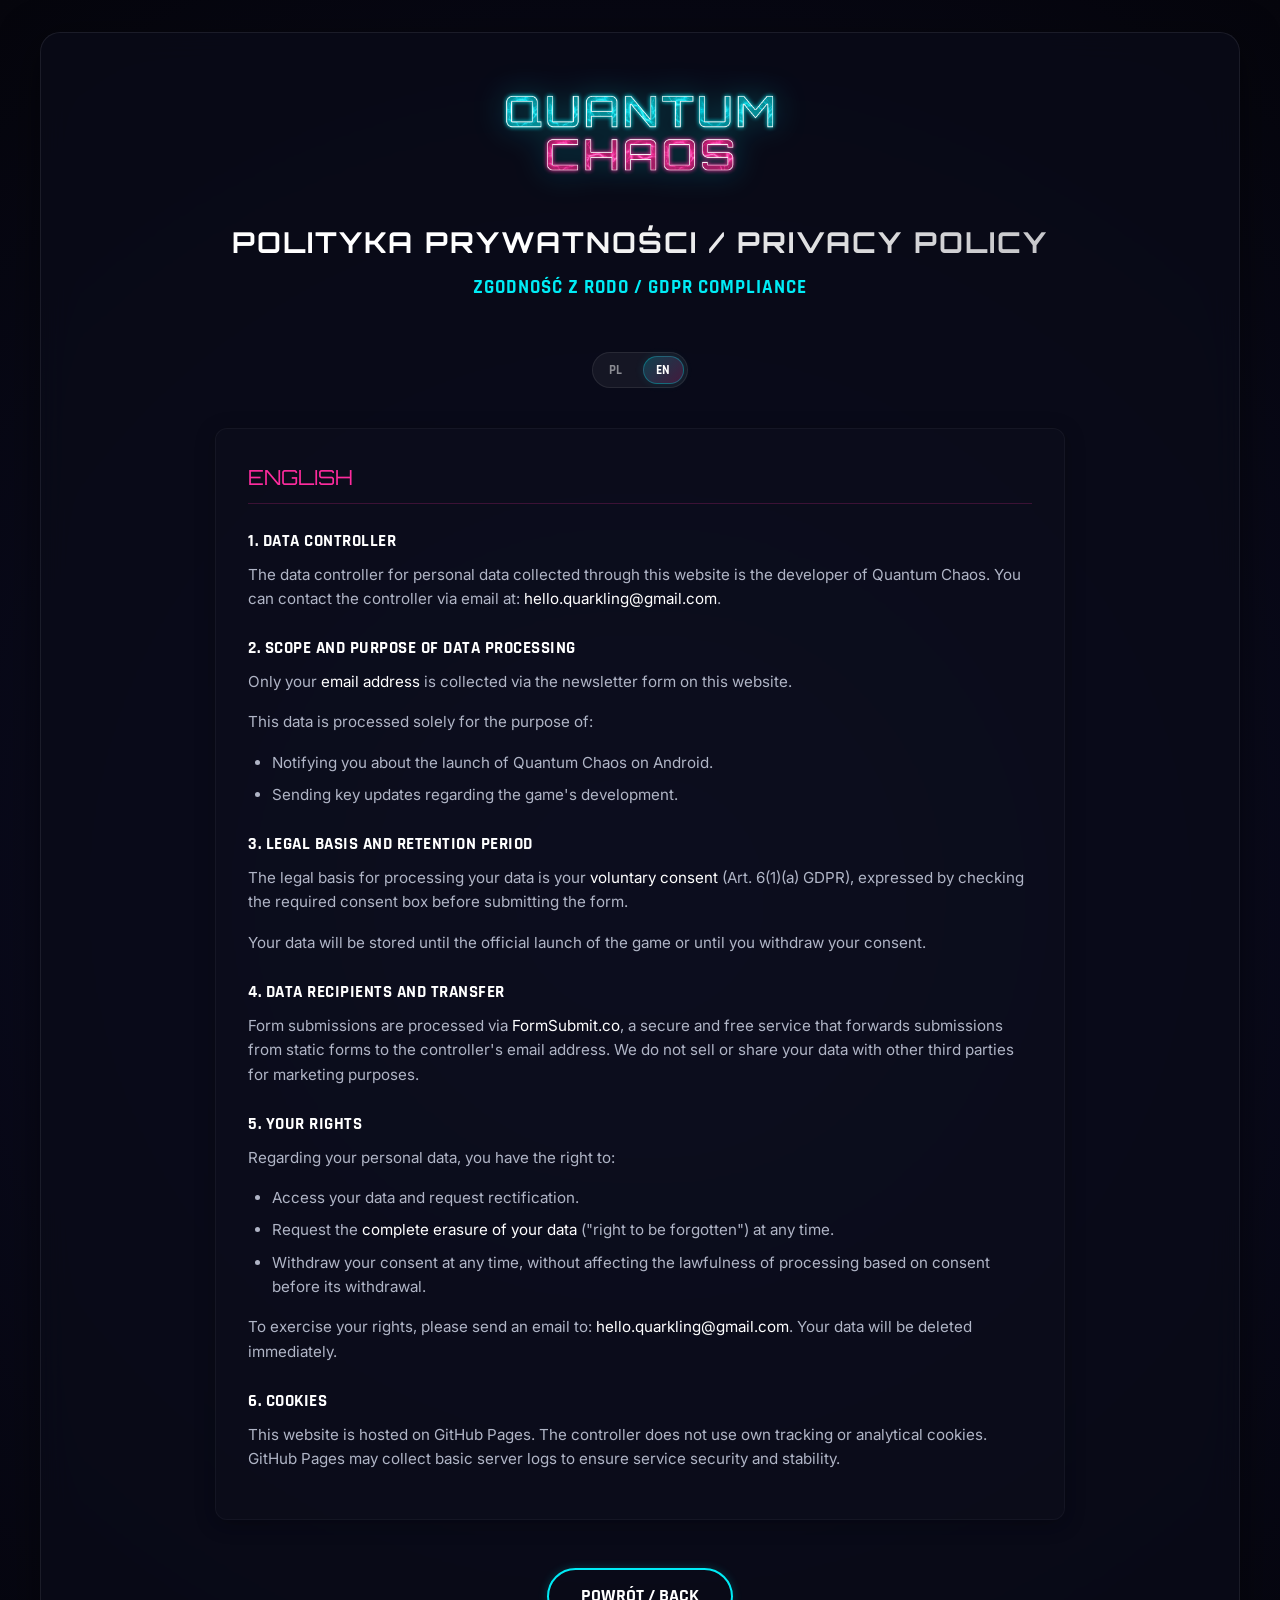
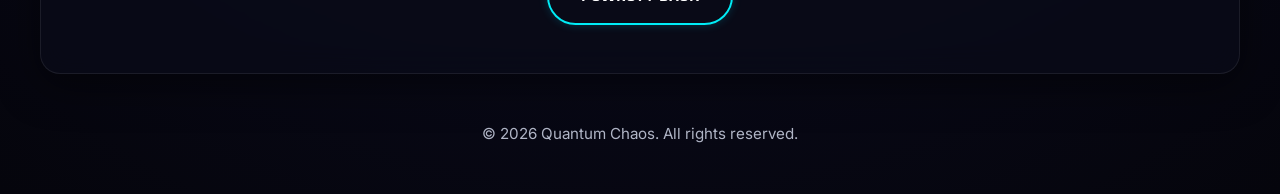
==== privacy.html @ e8ddf4c8 "Initial commit - Quantum Chaos Website" ====
<!DOCTYPE html>
<html lang="pl">
<head>
    <meta charset="UTF-8">
    <meta name="viewport" content="width=device-width, initial-scale=1.0">
    <title>Polityka Prywatności / Privacy Policy - Quantum Chaos</title>
    <!-- Google Fonts -->
    <link href="https://fonts.googleapis.com/css2?family=Inter:wght@400;600&family=Orbitron:wght@700;900&family=Rajdhani:wght@700&display=swap" rel="stylesheet">
    <style>
        :root {
            --color-cyan: #00ecf6;
            --color-magenta: #fe2c9e;
            --bg-dark: #0a0b18;
            --bg-darker: #05050c;
            --bg-glass: rgba(10, 11, 24, 0.75);
            --border-glass: rgba(255, 255, 255, 0.08);
            --font-main: 'Inter', sans-serif;
            --font-title: 'Orbitron', sans-serif;
            --font-accent: 'Rajdhani', sans-serif;
        }

        * {
            box-sizing: border-box;
            margin: 0;
            padding: 0;
        }

        body {
            background-color: var(--bg-dark);
            color: #ffffff;
            font-family: var(--font-main);
            line-height: 1.6;
            min-height: 100vh;
            display: flex;
            flex-direction: column;
            justify-content: space-between;
            background: radial-gradient(circle at center, #0e0f2b 0%, var(--bg-darker) 100%);
            padding: 2rem;
        }

        .container {
            max-width: 1200px;
            width: 100%;
            margin: 0 auto;
            background: var(--bg-glass);
            border: 1px solid var(--border-glass);
            border-radius: 20px;
            padding: 3rem;
            backdrop-filter: blur(15px);
            -webkit-backdrop-filter: blur(15px);
            box-shadow: 0 10px 40px rgba(0, 0, 0, 0.5);
        }

        header {
            text-align: center;
            margin-bottom: 3rem;
        }

        .logo-img {
            max-width: 300px;
            height: auto;
            margin-bottom: 1.5rem;
            filter: drop-shadow(0 0 15px rgba(0, 236, 246, 0.3));
        }

        h1 {
            font-family: var(--font-title);
            font-size: 1.8rem;
            text-transform: uppercase;
            letter-spacing: 2px;
            background: linear-gradient(135deg, #ffffff 40%, rgba(255, 255, 255, 0.7));
            -webkit-background-clip: text;
            -webkit-text-fill-color: transparent;
            margin-bottom: 0.5rem;
        }

        .subtitle {
            color: var(--color-cyan);
            font-family: var(--font-accent);
            font-size: 1.2rem;
            font-weight: 700;
            text-transform: uppercase;
            letter-spacing: 1px;
        }

        /* Hide elements of non-active language */
        body.lang-pl .en-col { display: none; }
        body.lang-pl .pl-col { display: block; }
        body.lang-en .pl-col { display: none; }
        body.lang-en .en-col { display: block; }

        .layout-columns {
            display: flex;
            flex-direction: column;
            max-width: 850px;
            margin: 0 auto;
        }

        .column {
            background: rgba(255, 255, 255, 0.01);
            border-radius: 12px;
            padding: 2rem;
            border: 1px solid rgba(255, 255, 255, 0.04);
            box-shadow: 0 4px 20px rgba(0, 0, 0, 0.25);
        }

        /* Language Switcher */
        .lang-switch-container {
            display: flex;
            justify-content: center;
            margin-bottom: 2.5rem;
        }
        .lang-switch {
            display: flex;
            gap: 0.5rem;
            background: rgba(255, 255, 255, 0.05);
            padding: 3px;
            border-radius: 20px;
            border: 1px solid var(--border-glass);
        }
        .lang-btn {
            background: transparent;
            border: none;
            color: rgba(255, 255, 255, 0.5);
            font-family: var(--font-accent);
            font-weight: 700;
            padding: 0.3rem 0.8rem;
            border-radius: 15px;
            cursor: pointer;
            transition: all 0.2s ease;
        }
        .lang-btn.active, .lang-btn:hover {
            color: #fff;
            background: linear-gradient(135deg, rgba(0, 236, 246, 0.2), rgba(254, 44, 158, 0.2));
            border: 1px solid rgba(0, 236, 246, 0.3);
            box-shadow: 0 0 10px rgba(0, 236, 246, 0.1);
        }

        .column-title {
            font-family: var(--font-title);
            font-size: 1.3rem;
            color: var(--color-cyan);
            margin-bottom: 1.5rem;
            border-bottom: 1px solid rgba(0, 236, 246, 0.2);
            padding-bottom: 0.5rem;
            text-transform: uppercase;
        }

        .en-col .column-title {
            color: var(--color-magenta);
            border-bottom-color: rgba(254, 44, 158, 0.2);
        }

        h2 {
            font-size: 1.05rem;
            margin-top: 1.5rem;
            margin-bottom: 0.5rem;
            color: #fff;
            font-family: var(--font-accent);
            text-transform: uppercase;
            letter-spacing: 0.5px;
        }

        p {
            font-size: 0.95rem;
            color: #b0b5c6;
            margin-bottom: 1rem;
        }

        ul {
            margin-left: 1.5rem;
            margin-bottom: 1rem;
            color: #b0b5c6;
            font-size: 0.95rem;
        }

        li {
            margin-bottom: 0.5rem;
        }

        .highlight {
            color: #fff;
        }

        .footer-back {
            text-align: center;
            margin-top: 3rem;
        }

        .btn-back {
            display: inline-block;
            background: transparent;
            color: #fff;
            border: 2px solid var(--color-cyan);
            font-family: var(--font-accent);
            font-size: 1.1rem;
            font-weight: 700;
            text-transform: uppercase;
            padding: 0.75rem 2rem;
            border-radius: 30px;
            text-decoration: none;
            cursor: pointer;
            transition: all 0.3s cubic-bezier(0.25, 0.8, 0.25, 1);
            box-shadow: 0 0 10px rgba(0, 236, 246, 0.2);
        }

        .btn-back:hover {
            transform: translateY(-2px);
            background: rgba(0, 236, 246, 0.1);
            box-shadow: 0 0 25px var(--color-cyan);
            border-color: var(--color-cyan);
        }

        .site-footer {
            text-align: center;
            padding-top: 3rem;
            color: rgba(255, 255, 255, 0.25);
            font-size: 0.85rem;
        }

        @media (max-width: 900px) {
            .layout-columns {
                grid-template-columns: 1fr;
                gap: 2rem;
            }
            .container {
                padding: 1.5rem;
            }
        }
    </style>
</head>
<body>
    <div class="container">
        <header>
            <img src="Assets/QuantumTitle.png" alt="Quantum Chaos Logo" class="logo-img">
            <h1>Polityka Prywatności / Privacy Policy</h1>
            <div class="subtitle">Zgodność z RODO / GDPR Compliance</div>
        </header>

        <div class="lang-switch-container">
            <div class="lang-switch">
                <button id="lang-pl" class="lang-btn">PL</button>
                <button id="lang-en" class="lang-btn">EN</button>
            </div>
        </div>

        <main class="layout-columns">
            <!-- Polish version -->
            <div class="column pl-col">
                <div class="column-title">Polski</div>

                <h2>1. Administrator Danych Osobowych</h2>
                <p>Administratorem danych osobowych zbieranych za pośrednictwem strony internetowej jest twórca gry Quantum Chaos. Kontakt z administratorem jest możliwy pod adresem e-mail: <span class="highlight">hello.quarkling@gmail.com</span>.</p>

                <h2>2. Zakres i cel przetwarzania danych</h2>
                <p>Za pośrednictwem formularza newslettera na stronie gromadzony jest wyłącznie Twój <span class="highlight">adres e-mail</span>.</p>
                <p>Dane te są przetwarzane wyłącznie w celu:</p>
                <ul>
                    <li>Powiadomienia Cię o premierze gry Quantum Chaos na system Android.</li>
                    <li>Wysyłania najważniejszych aktualizacji związanych z rozwojem gry.</li>
                </ul>

                <h2>3. Podstawa prawna i okres przechowywania</h2>
                <p>Podstawą prawną przetwarzania danych jest Twoja <span class="highlight">dobrowolna zgoda</span> (art. 6 ust. 1 lit. a RODO), wyrażona poprzez zaznaczenie odpowiedniego checkboxa przed wysłaniem formularza.</p>
                <p>Dane będą przechowywane do momentu oficjalnej premiery gry lub do czasu wycofania przez Ciebie zgody.</p>

                <h2>4. Odbiorcy danych i transfer</h2>
                <p>Dane są przesyłane i obsługiwane za pośrednictwem darmowej i bezpiecznej usługi <span class="highlight">FormSubmit.co</span>, służącej do przekazywania wiadomości z formularzy statycznych na adres e-mail administratora. Dane nie są sprzedawane ani przekazywane innym podmiotom trzecim do celów marketingowych.</p>

                <h2>5. Twoje prawa</h2>
                <p>W związku z przetwarzaniem danych osobowych przysługuje Ci prawo do:</p>
                <ul>
                    <li>Wglądu do swoich danych oraz żądania ich sprostowania.</li>
                    <li>Żądania <span class="highlight">całkowitego usunięcia danych</span> („prawo do bycia zapomnianym”) w dowolnym momencie.</li>
                    <li>Wycofania zgody na przetwarzanie danych bez wpływu na zgodność z prawem przetwarzania przed jej wycofaniem.</li>
                </ul>
                <p>Aby skorzystać ze swoich praw, wyślij wiadomość e-mail na adres: <span class="highlight">hello.quarkling@gmail.com</span>. Twoje dane zostaną niezwłocznie usunięte.</p>

                <h2>6. Pliki Cookies</h2>
                <p>Strona jest hostowana na platformie GitHub Pages. Administrator nie stosuje własnych ciasteczek śledzących ani analitycznych. GitHub Pages może zbierać logi serwera w celu zapewnienia bezpieczeństwa i stabilności usługi.</p>
            </div>

            <!-- English version -->
            <div class="column en-col">
                <div class="column-title">English</div>

                <h2>1. Data Controller</h2>
                <p>The data controller for personal data collected through this website is the developer of Quantum Chaos. You can contact the controller via email at: <span class="highlight">hello.quarkling@gmail.com</span>.</p>

                <h2>2. Scope and Purpose of Data Processing</h2>
                <p>Only your <span class="highlight">email address</span> is collected via the newsletter form on this website.</p>
                <p>This data is processed solely for the purpose of:</p>
                <ul>
                    <li>Notifying you about the launch of Quantum Chaos on Android.</li>
                    <li>Sending key updates regarding the game's development.</li>
                </ul>

                <h2>3. Legal Basis and Retention Period</h2>
                <p>The legal basis for processing your data is your <span class="highlight">voluntary consent</span> (Art. 6(1)(a) GDPR), expressed by checking the required consent box before submitting the form.</p>
                <p>Your data will be stored until the official launch of the game or until you withdraw your consent.</p>

                <h2>4. Data Recipients and Transfer</h2>
                <p>Form submissions are processed via <span class="highlight">FormSubmit.co</span>, a secure and free service that forwards submissions from static forms to the controller's email address. We do not sell or share your data with other third parties for marketing purposes.</p>

                <h2>5. Your Rights</h2>
                <p>Regarding your personal data, you have the right to:</p>
                <ul>
                    <li>Access your data and request rectification.</li>
                    <li>Request the <span class="highlight">complete erasure of your data</span> ("right to be forgotten") at any time.</li>
                    <li>Withdraw your consent at any time, without affecting the lawfulness of processing based on consent before its withdrawal.</li>
                </ul>
                <p>To exercise your rights, please send an email to: <span class="highlight">hello.quarkling@gmail.com</span>. Your data will be deleted immediately.</p>

                <h2>6. Cookies</h2>
                <p>This website is hosted on GitHub Pages. The controller does not use own tracking or analytical cookies. GitHub Pages may collect basic server logs to ensure service security and stability.</p>
            </div>
        </main>

        <div class="footer-back">
            <a href="index.html" class="btn btn-back">Powrót / Back</a>
        </div>
    </div>

    <footer class="site-footer">
        <p class="pl-col">&copy; 2026 Quantum Chaos. Wszelkie prawa zastrzeżone.</p>
        <p class="en-col">&copy; 2026 Quantum Chaos. All rights reserved.</p>
    </footer>

    <script>
        function updateLanguage(lang) {
            document.body.className = `lang-${lang}`;
            document.querySelectorAll('.lang-btn').forEach(btn => btn.classList.remove('active'));
            const activeBtn = document.getElementById(`lang-${lang}`);
            if (activeBtn) activeBtn.classList.add('active');
            localStorage.setItem('preferredLanguage', lang);
            document.documentElement.lang = lang;
        }

        // Init language based on localStorage or browser preference
        let currentLang = localStorage.getItem('preferredLanguage');
        if (!currentLang) {
            const browserLang = navigator.language || navigator.userLanguage;
            currentLang = browserLang.startsWith('pl') ? 'pl' : 'en';
        }
        updateLanguage(currentLang);

        // Event listeners
        document.getElementById('lang-pl').addEventListener('click', () => updateLanguage('pl'));
        document.getElementById('lang-en').addEventListener('click', () => updateLanguage('en'));
    </script>
</body>
</html>
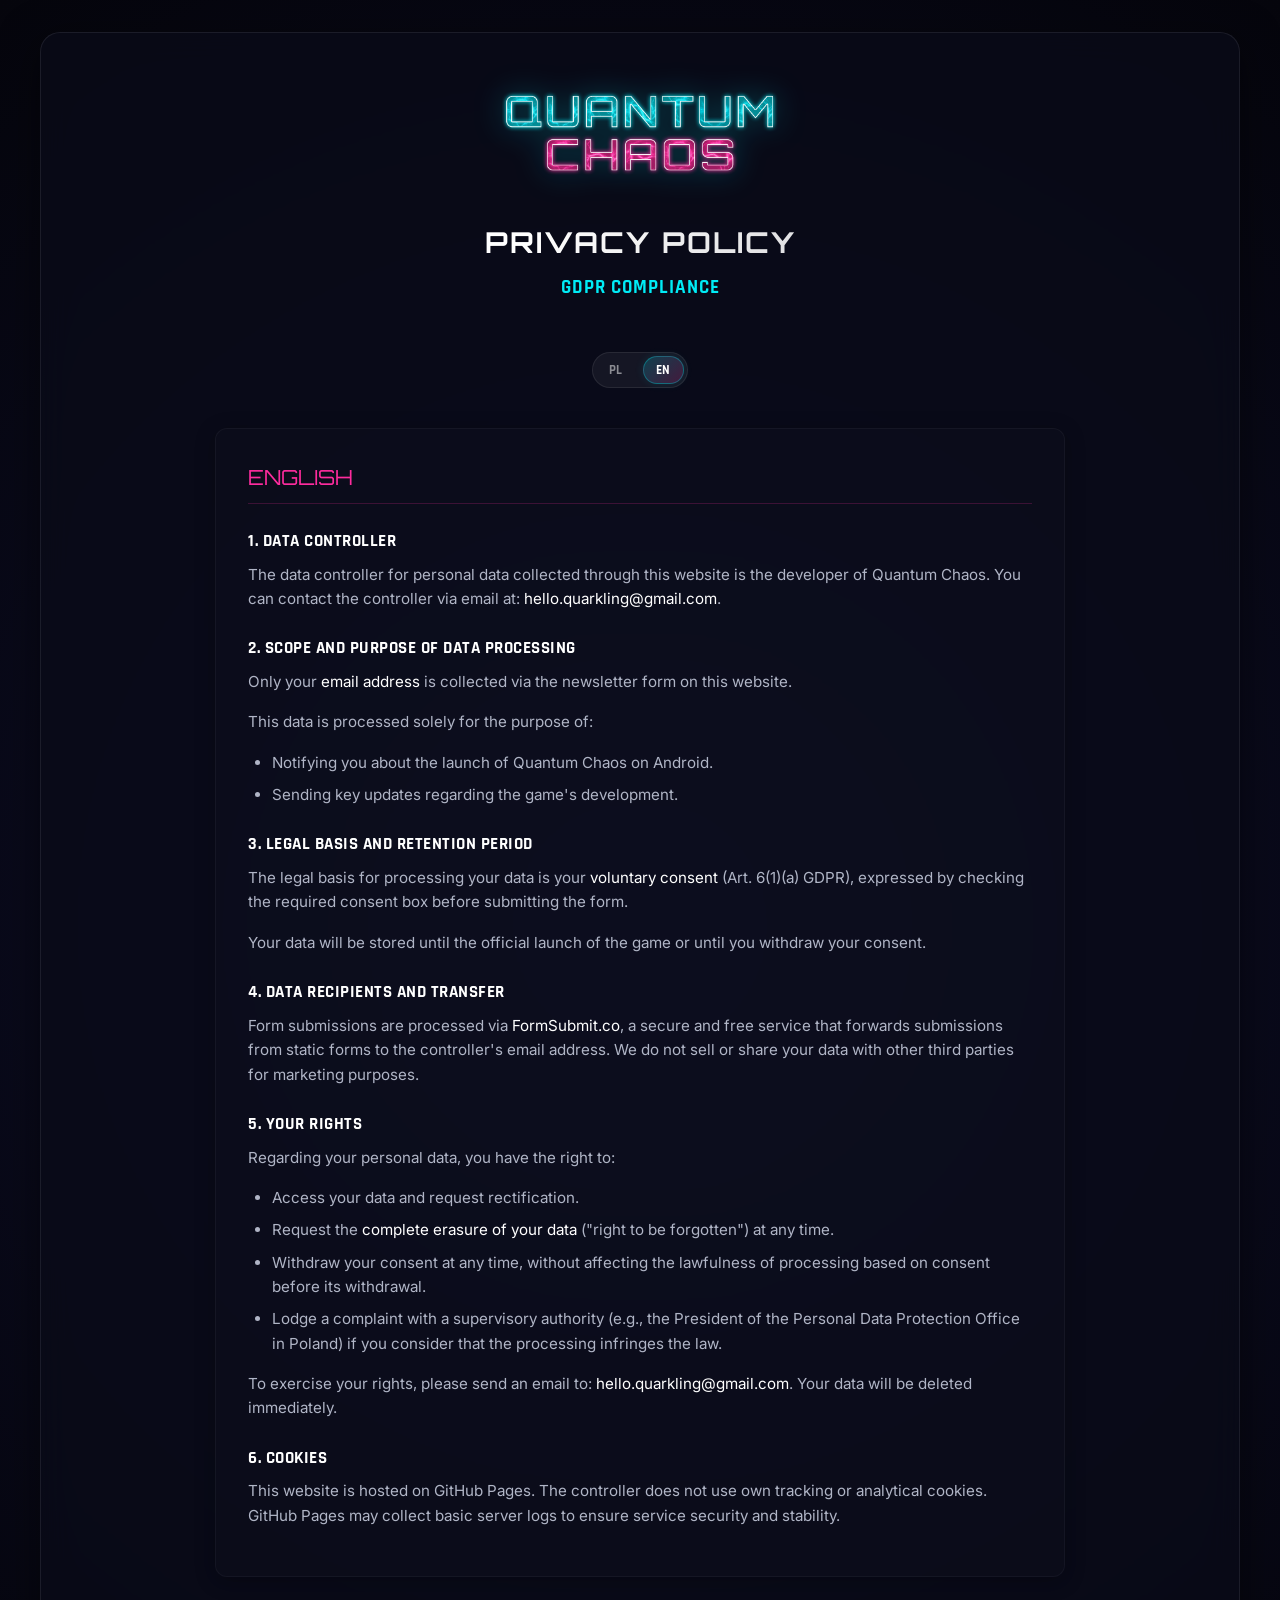
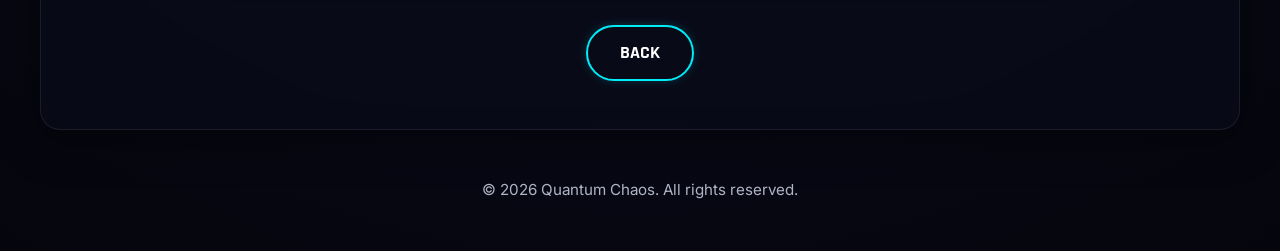
==== commit fefd4dd0: "privacy policy updated" ====
--- a/privacy.html
+++ b/privacy.html
@@ -3,7 +3,7 @@
 <head>
     <meta charset="UTF-8">
     <meta name="viewport" content="width=device-width, initial-scale=1.0">
-    <title>Polityka Prywatności / Privacy Policy - Quantum Chaos</title>
+    <title>Polityka Prywatności — Quantum Chaos</title>
     <!-- Google Fonts -->
     <link href="https://fonts.googleapis.com/css2?family=Inter:wght@400;600&family=Orbitron:wght@700;900&family=Rajdhani:wght@700&display=swap" rel="stylesheet">
     <style>
@@ -233,8 +233,8 @@
     <div class="container">
         <header>
             <img src="Assets/QuantumTitle.png" alt="Quantum Chaos Logo" class="logo-img">
-            <h1>Polityka Prywatności / Privacy Policy</h1>
-            <div class="subtitle">Zgodność z RODO / GDPR Compliance</div>
+            <h1 id="privacy-title">Polityka Prywatności</h1>
+            <div class="subtitle" id="privacy-subtitle">Zgodność z RODO</div>
         </header>
 
         <div class="lang-switch-container">
@@ -273,6 +273,7 @@
                     <li>Wglądu do swoich danych oraz żądania ich sprostowania.</li>
                     <li>Żądania <span class="highlight">całkowitego usunięcia danych</span> („prawo do bycia zapomnianym”) w dowolnym momencie.</li>
                     <li>Wycofania zgody na przetwarzanie danych bez wpływu na zgodność z prawem przetwarzania przed jej wycofaniem.</li>
+                    <li>Wniesienia skargi do organu nadzorczego (np. Prezesa Urzędu Ochrony Danych Osobowych w Polsce), jeśli uznasz, że przetwarzanie narusza przepisy prawa.</li>
                 </ul>
                 <p>Aby skorzystać ze swoich praw, wyślij wiadomość e-mail na adres: <span class="highlight">hello.quarkling@gmail.com</span>. Twoje dane zostaną niezwłocznie usunięte.</p>
 
@@ -308,6 +309,7 @@
                     <li>Access your data and request rectification.</li>
                     <li>Request the <span class="highlight">complete erasure of your data</span> ("right to be forgotten") at any time.</li>
                     <li>Withdraw your consent at any time, without affecting the lawfulness of processing based on consent before its withdrawal.</li>
+                    <li>Lodge a complaint with a supervisory authority (e.g., the President of the Personal Data Protection Office in Poland) if you consider that the processing infringes the law.</li>
                 </ul>
                 <p>To exercise your rights, please send an email to: <span class="highlight">hello.quarkling@gmail.com</span>. Your data will be deleted immediately.</p>
 
@@ -317,7 +319,7 @@
         </main>
 
         <div class="footer-back">
-            <a href="index.html" class="btn btn-back">Powrót / Back</a>
+            <a href="index.html" class="btn btn-back" id="btn-back">Powrót</a>
         </div>
     </div>
 
@@ -334,6 +336,19 @@
             if (activeBtn) activeBtn.classList.add('active');
             localStorage.setItem('preferredLanguage', lang);
             document.documentElement.lang = lang;
+
+            // Dynamically translate title, header, subtitle, and back button
+            if (lang === 'pl') {
+                document.title = "Polityka Prywatności — Quantum Chaos";
+                document.getElementById('privacy-title').textContent = "Polityka Prywatności";
+                document.getElementById('privacy-subtitle').textContent = "Zgodność z RODO";
+                document.getElementById('btn-back').textContent = "Powrót";
+            } else {
+                document.title = "Privacy Policy — Quantum Chaos";
+                document.getElementById('privacy-title').textContent = "Privacy Policy";
+                document.getElementById('privacy-subtitle').textContent = "GDPR Compliance";
+                document.getElementById('btn-back').textContent = "Back";
+            }
         }
 
         // Init language based on localStorage or browser preference
